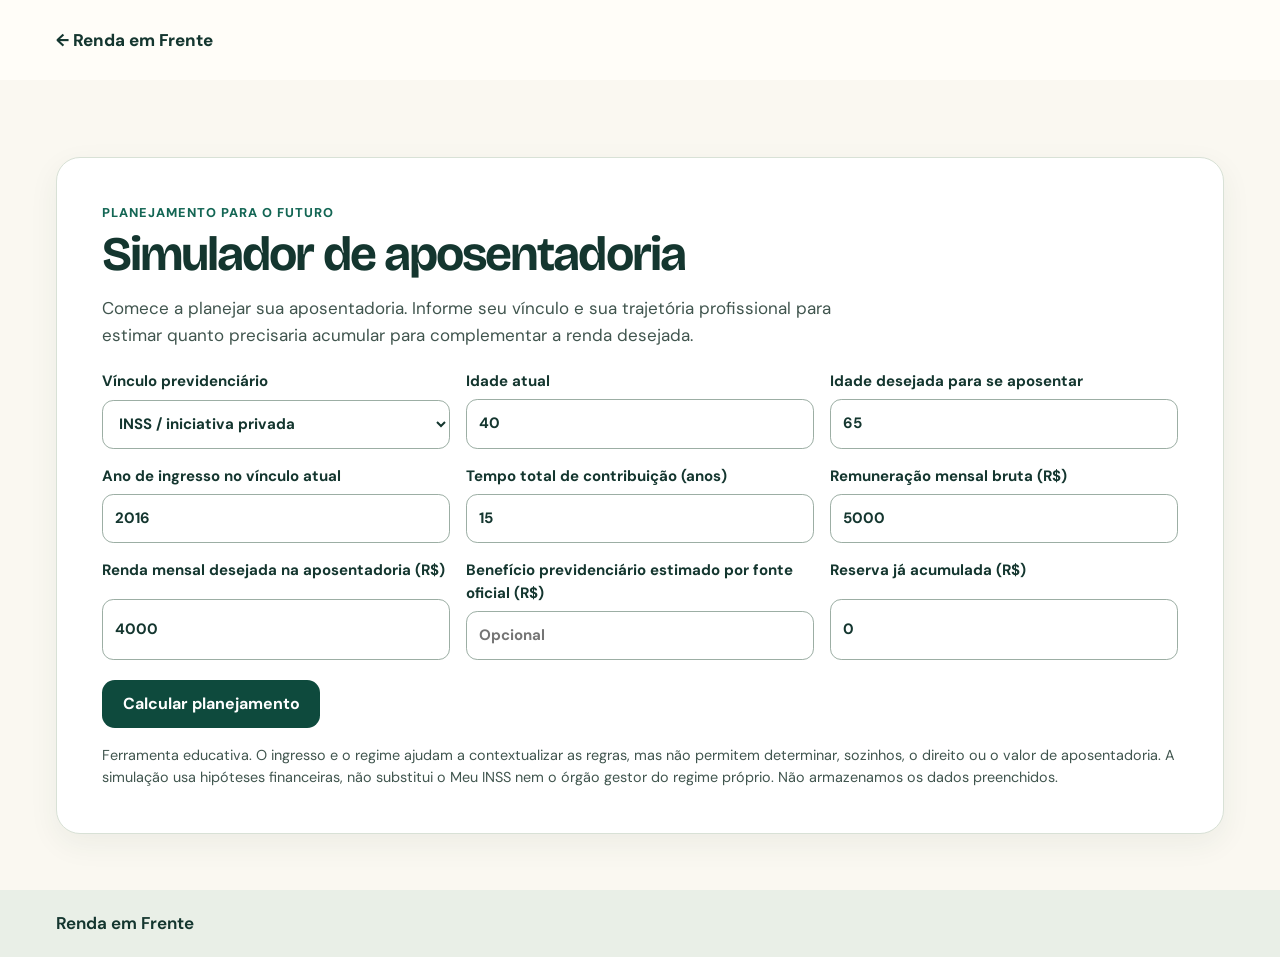
==== aposentadoria.html @ 7090b0cc "Criar página própria para o simulador de aposentadoria" ====
<!doctype html><html lang="pt-BR"><head><meta charset="utf-8"><meta name="viewport" content="width=device-width, initial-scale=1"><title>Simulador de aposentadoria | Renda em Frente</title><link href="https://fonts.googleapis.com/css2?family=Bricolage+Grotesque:wght@500;600;700;800&family=DM+Sans:wght@400;500;600;700&display=swap" rel="stylesheet"><style>
:root{color-scheme:light;--paper:#faf8f1;--ink:#14362f;--muted:#40554e;--green:#0e4a3d;--line:#d8e1d6}
*{box-sizing:border-box}
body{margin:0;background:var(--paper);color:var(--ink);font:1.0625rem/1.55 "DM Sans",system-ui,sans-serif}
a{color:inherit}
:focus-visible{outline:3px solid #b34929;outline-offset:5px}
.wrap{width:min(73rem,calc(100% - 2.5rem));margin-inline:auto}
.skip{position:absolute;top:.5rem;left:.5rem;z-index:3;padding:.65rem;background:white;transform:translateY(-170%)}
.skip:focus{transform:none}
header{background:#fffdf8}
.bar{display:flex;align-items:center;justify-content:space-between;gap:1rem;min-height:5rem}
.brand{display:inline-flex;flex:none}
.brand img{display:block;width:clamp(10.5rem,24vw,13.5rem);height:auto}
nav{display:flex;flex-wrap:wrap;gap:.25rem 1.25rem}
nav a{display:flex;align-items:center;min-height:2.75rem;text-decoration:none;font-weight:700}
nav a:hover{text-decoration:underline;text-underline-offset:.25em}
.hero{padding:clamp(2.5rem,7vw,6.25rem) 0 clamp(5rem,11vw,8rem);color:#fffdf5;background:#10483d linear-gradient(100deg,#0c3c32f5 8%,#10483de8 46%,#10483d50 100%);background-image:linear-gradient(100deg,#0c3c32f5 8%,#10483de8 46%,#10483d50 100%),url('images/hero.webp');background-size:cover;background-position:center 52%;border-end-start-radius:clamp(1.4rem,4vw,3.2rem);border-end-end-radius:clamp(1.4rem,4vw,3.2rem)}
h1,h2,p{margin:0}
h1,h2{font-family:"Bricolage Grotesque",Georgia,serif;line-height:1.02;letter-spacing:-.04em}
h1{max-width:12ch;font-size:clamp(2.75rem,7.7vw,6.1rem);font-weight:800;text-wrap:balance}
h1 span{color:#ffd17a}
.intro p{max-width:38ch;margin-top:1rem;font-size:clamp(1.08rem,2vw,1.3rem);color:#fffdf5}
.cards{position:relative;margin-top:clamp(-4.25rem,-7vw,-2.8rem);display:grid;grid-template-columns:repeat(3,minmax(0,1fr));gap:clamp(.9rem,2.5vw,1.55rem)}
.card{--tone:#136654;--tint:#e2f4e9;display:flex;flex-direction:column;min-width:0;background:white;border:1px solid var(--line);border-top:5px solid var(--tone);border-radius:1.35rem;overflow:hidden;text-decoration:none;box-shadow:0 10px 30px #203b321a;transition:box-shadow .18s,transform .18s}
.card:hover{transform:translateY(-4px);box-shadow:0 16px 36px #203b3226}
.card--business{--tone:#a64424;--tint:#ffe8d5}
.card--stocks{--tone:#294c8f;--tint:#e6edff}
.card img{display:block;width:100%;height:clamp(8rem,14vw,11.5rem);object-fit:cover;object-position:center 40%}
.card--business img{object-position:center 15%}
.card-copy{display:flex;flex:1;flex-direction:column;align-items:flex-start;gap:.65rem;padding:clamp(1rem,2.6vw,1.5rem)}
.card h2{font-size:clamp(1.45rem,2.5vw,2rem);font-weight:750}
.card p{color:var(--muted)}
.card-highlights{display:grid;justify-items:start;gap:.35rem;margin-top:auto}
.benefit{display:inline-block;padding:.35rem .7rem;border-radius:1rem;background:var(--tint);color:var(--tone);font-size:.95rem;font-weight:750}
.card-action{color:var(--tone);font-weight:750;text-decoration:underline;text-underline-offset:.2em}
main{padding-bottom:clamp(2rem,5vw,3.5rem)}
footer{background:#e9efe7;padding-block:1.25rem;font-weight:650}
@media(max-width:52rem){.bar{flex-wrap:wrap;gap:0;padding-block:.45rem}.cards{grid-template-columns:1fr;max-width:35rem}.card img{height:clamp(8rem,31vw,12rem)}.hero{background-image:linear-gradient(100deg,#0c3c32f5,#10483db0),url('images/hero.webp')}}
@media(prefers-reduced-motion:reduce){.card{transition:none}.card:hover{transform:none}}

.header-panel{display:none;margin-top:1.5rem;padding:clamp(1rem,3vw,1.5rem);background:#fff;border:1px solid var(--line);border-radius:1rem;scroll-margin-top:1rem}
.header-panel:target{display:block}
.header-panel h2{font-size:1.65rem}
.header-panel p{margin-top:.6rem;color:var(--muted)}
.header-panel form{display:grid;gap:.65rem;max-width:32rem;margin-top:1rem}
.header-panel label{display:grid;gap:.25rem;font-weight:650}
.header-panel input,.header-panel textarea,.header-panel select{width:100%;padding:.6rem;border:1px solid #71877d;border-radius:.5rem;font:inherit;background:#fff;color:var(--ink)}
.header-panel button{justify-self:start;padding:.55rem .8rem;border:0;border-radius:.5rem;background:var(--green);color:#fff;font:inherit;cursor:pointer}

.retirement{margin-top:clamp(2.5rem,6vw,5rem);padding:clamp(1.3rem,4vw,2.8rem);border:1px solid var(--line);border-radius:1.5rem;background:#fff;box-shadow:0 10px 30px #203b3210}
.retirement h2{font-size:clamp(1.8rem,4vw,3rem);margin:.5rem 0 1rem}
.retirement .eyebrow{color:#136654;font-weight:800;text-transform:uppercase;letter-spacing:.08em;font-size:.8rem}
.retirement .lead{max-width:65ch;color:var(--muted);margin-bottom:1.4rem}
.retirement-grid{display:grid;grid-template-columns:repeat(3,minmax(0,1fr));gap:1rem}
.retirement label{display:grid;gap:.35rem;font-weight:700;font-size:.94rem}
.retirement input,.retirement select{width:100%;min-width:0;padding:.75rem;border:1px solid #9caea4;border-radius:.7rem;font:inherit;color:var(--ink);background:#fff}
.retirement button{border:0;border-radius:.8rem;background:var(--green);color:white;font:700 1rem "DM Sans",sans-serif;padding:.85rem 1.3rem;margin-top:1.2rem;cursor:pointer}
.retirement-output{margin-top:1.3rem;padding:1.2rem;border-radius:1rem;background:#edf5ef}
.retirement-output[hidden]{display:none}
.retirement-output h3{margin:0 0 .5rem;font-size:1.2rem}
.retirement-output p+p{margin-top:.55rem}
.retirement-note{font-size:.9rem;color:var(--muted);margin-top:1rem}
@media(max-width:52rem){.retirement-grid{grid-template-columns:1fr}}

.card--retirement{--tone:#73522b;--tint:#f7eddb}
@media(min-width:52.01rem){.cards{grid-template-columns:repeat(4,minmax(0,1fr))}.card h2{font-size:clamp(1.25rem,2vw,1.75rem)}}
</style></head><body><header><div class="bar wrap"><a href="index.html" style="font-weight:800;text-decoration:none">← Renda em Frente</a></div></header><main><section class="retirement wrap" id="simulador-aposentadoria" aria-labelledby="retirement-title">
<p class="eyebrow">Planejamento para o futuro</p>
<h2 id="retirement-title">Simulador de aposentadoria</h2>
<p class="lead">Comece a planejar sua aposentadoria. Informe seu vínculo e sua trajetória profissional para estimar quanto precisaria acumular para complementar a renda desejada.</p>
<form id="retirement-form">
<div class="retirement-grid">
<label>Vínculo previdenciário<select name="regime" required><option value="inss">INSS / iniciativa privada</option><option value="federal">Servidor público federal</option><option value="mg">Servidor público estadual de Minas Gerais</option></select></label>
<label>Idade atual<input name="idade" type="number" min="18" max="100" value="40" required></label>
<label>Idade desejada para se aposentar<input name="idadeAlvo" type="number" min="19" max="100" value="65" required></label>
<label>Ano de ingresso no vínculo atual<input name="ingresso" type="number" min="1950" max="2026" value="2016" required></label>
<label>Tempo total de contribuição (anos)<input name="tempo" type="number" min="0" max="70" step=".5" value="15" required></label>
<label>Remuneração mensal bruta (R$)<input name="salario" type="number" min="0" step=".01" value="5000" required></label>
<label>Renda mensal desejada na aposentadoria (R$)<input name="renda" type="number" min="1" step=".01" value="4000" required></label>
<label>Benefício previdenciário estimado por fonte oficial (R$)<input name="beneficio" type="number" min="0" step=".01" placeholder="Opcional"></label>
<label>Reserva já acumulada (R$)<input name="reserva" type="number" min="0" step=".01" value="0" required></label>
</div>
<button type="submit">Calcular planejamento</button>
</form>
<div class="retirement-output" id="retirement-result" role="status" aria-live="polite" hidden></div>
<p class="retirement-note">Ferramenta educativa. O ingresso e o regime ajudam a contextualizar as regras, mas não permitem determinar, sozinhos, o direito ou o valor de aposentadoria. A simulação usa hipóteses financeiras, não substitui o Meu INSS nem o órgão gestor do regime próprio. Não armazenamos os dados preenchidos.</p>
</section>
</main><footer><div class="wrap">Renda em Frente</div></footer><script>const retirementForm=document.getElementById('retirement-form');
retirementForm.addEventListener('submit',event=>{
 event.preventDefault();
 const d=new FormData(retirementForm);
 const n=k=>Number(d.get(k));
 const idade=n('idade'),alvo=n('idadeAlvo'),anos=alvo-idade;
 const output=document.getElementById('retirement-result');
 if(anos<=0){output.hidden=false;output.textContent='A idade desejada precisa ser maior que a idade atual para esta projeção de acumulação.';return;}
 const beneficioRaw=d.get('beneficio').trim();
 const beneficio=beneficioRaw===''?null:n('beneficio');
 const renda=n('renda'),reserva=n('reserva');
 const lacuna=beneficio===null?null:Math.max(0,renda-beneficio);
 const juros=0.03/12,meses=Math.round(anos*12);
 const fator=((1+juros)**meses-1)/juros;
 const capitalInicial=reserva*(1+juros)**meses;
 const capitalAlvo=lacuna===null?null:lacuna*12/0.04;
 const aporte=capitalAlvo===null?null:Math.max(0,(capitalAlvo-capitalInicial)/fator);
 const fmt=v=>v.toLocaleString('pt-BR',{style:'currency',currency:'BRL',maximumFractionDigits:2});
 const regimes={inss:'INSS',federal:'servidor federal',mg:'servidor estadual de Minas Gerais'};
 const p=document.createElement('p');p.textContent='Vínculo informado: '+regimes[d.get('regime')]+'. Ingresso: '+n('ingresso')+'. Tempo informado: '+n('tempo')+' anos. Esses dados precisam ser avaliados conforme as regras legais e eventuais transições.';
 const title=document.createElement('h3');title.textContent='Seu planejamento complementar';
 output.replaceChildren(title,p);
 const add=t=>{const el=document.createElement('p');el.textContent=t;output.append(el)};
 if(beneficio===null){add('Para calcular a diferença entre sua renda desejada e o benefício público, informe uma estimativa obtida no Meu INSS ou no órgão previdenciário responsável. O salário atual, sozinho, não permite calcular esse benefício.');}
 else{add('Diferença mensal a complementar: '+fmt(lacuna)+'.');add('Patrimônio-alvo ilustrativo: '+fmt(capitalAlvo)+'.');add('Aporte mensal ilustrativo durante '+anos+' anos: '+fmt(aporte)+'.');}
 add('Hipóteses: retorno real constante de 3% ao ano (aproximado por 0,25% ao mês), retirada inicial de 4% do patrimônio por ano e valores em poder de compra de hoje. Não há garantia de retorno ou de sustentabilidade da retirada; taxas, impostos e riscos não estão modelados.');
 add('A idade escolhida é apenas uma meta de planejamento e não representa confirmação de elegibilidade previdenciária.');
 output.hidden=false;
});

</script></body></html>
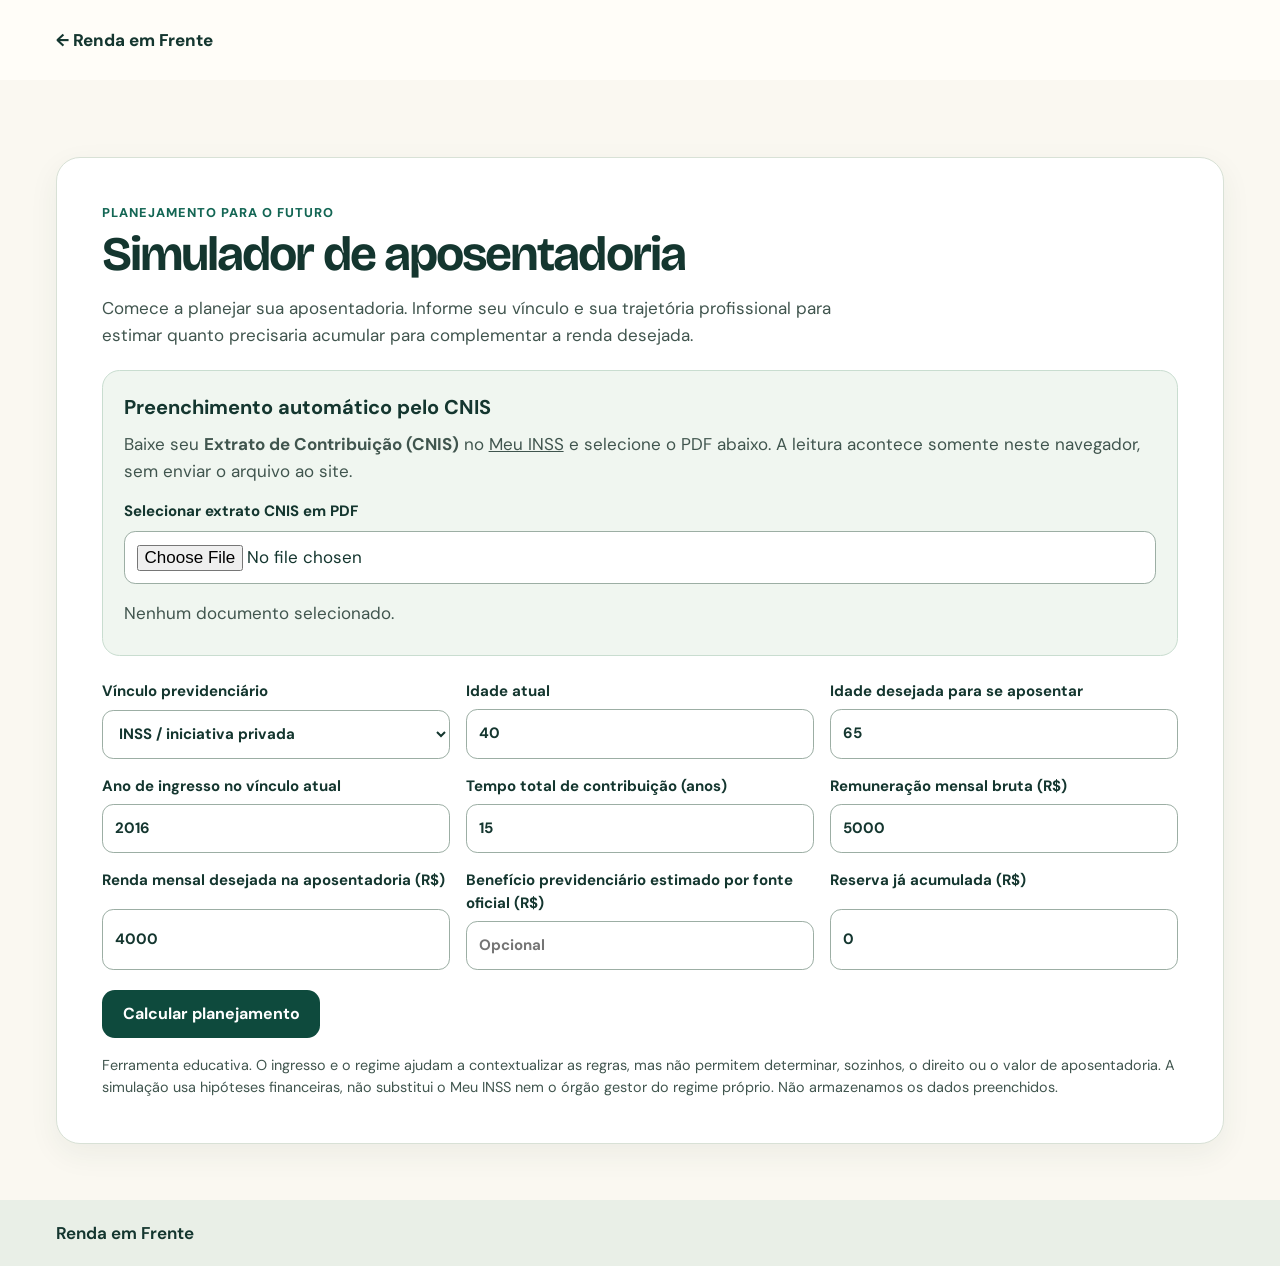
==== commit 7f581c63: "Adicionar importação local e revisável de CNIS PDF ao simulador" ====
--- a/aposentadoria.html
+++ b/aposentadoria.html
@@ -64,10 +64,12 @@
 
 .card--retirement{--tone:#73522b;--tint:#f7eddb}
 @media(min-width:52.01rem){.cards{grid-template-columns:repeat(4,minmax(0,1fr))}.card h2{font-size:clamp(1.25rem,2vw,1.75rem)}}
+.cnis-import{background:#f0f6f0;border:1px solid #c9ddd0;border-radius:1.1rem;padding:1.3rem;margin:0 0 1.5rem}.cnis-import h3{margin:0 0 .5rem;font-size:1.25rem}.cnis-import p{margin:.5rem 0;color:var(--muted)}.cnis-import input{margin:.5rem 0}.cnis-import label{font-weight:750;display:block;margin-top:1rem}.cnis-import button{margin-top:.7rem}#cnis-details{white-space:pre-line;font-weight:650;margin-top:.8rem}
 </style></head><body><header><div class="bar wrap"><a href="index.html" style="font-weight:800;text-decoration:none">← Renda em Frente</a></div></header><main><section class="retirement wrap" id="simulador-aposentadoria" aria-labelledby="retirement-title">
 <p class="eyebrow">Planejamento para o futuro</p>
 <h2 id="retirement-title">Simulador de aposentadoria</h2>
 <p class="lead">Comece a planejar sua aposentadoria. Informe seu vínculo e sua trajetória profissional para estimar quanto precisaria acumular para complementar a renda desejada.</p>
+<div class="cnis-import"><h3>Preenchimento automático pelo CNIS</h3><p>Baixe seu <strong>Extrato de Contribuição (CNIS)</strong> no <a href="https://meu.inss.gov.br/" target="_blank" rel="noopener noreferrer">Meu INSS</a> e selecione o PDF abaixo. A leitura acontece somente neste navegador, sem enviar o arquivo ao site.</p><label for="cnis-file">Selecionar extrato CNIS em PDF</label><input id="cnis-file" type="file" accept=".pdf,application/pdf" aria-describedby="cnis-status"><p id="cnis-status" role="status" aria-live="polite">Nenhum documento selecionado.</p><div id="cnis-review" hidden><p><strong>Confira os dados extraídos antes de calcular.</strong> O CNIS pode conter vínculos simultâneos, lacunas, indicadores e contribuições pendentes de validação.</p><div id="cnis-details"></div><button type="button" id="cnis-apply">Usar dados identificados</button></div></div>
 <form id="retirement-form">
 <div class="retirement-grid">
 <label>Vínculo previdenciário<select name="regime" required><option value="inss">INSS / iniciativa privada</option><option value="federal">Servidor público federal</option><option value="mg">Servidor público estadual de Minas Gerais</option></select></label>
@@ -85,7 +87,62 @@
 <div class="retirement-output" id="retirement-result" role="status" aria-live="polite" hidden></div>
 <p class="retirement-note">Ferramenta educativa. O ingresso e o regime ajudam a contextualizar as regras, mas não permitem determinar, sozinhos, o direito ou o valor de aposentadoria. A simulação usa hipóteses financeiras, não substitui o Meu INSS nem o órgão gestor do regime próprio. Não armazenamos os dados preenchidos.</p>
 </section>
-</main><footer><div class="wrap">Renda em Frente</div></footer><script>const retirementForm=document.getElementById('retirement-form');
+</main><footer><div class="wrap">Renda em Frente</div></footer><script>
+// O documento é interpretado localmente. Dados ambíguos nunca são preenchidos automaticamente.
+const cnisFile=document.getElementById('cnis-file'),cnisStatus=document.getElementById('cnis-status'),cnisReview=document.getElementById('cnis-review'),cnisDetails=document.getElementById('cnis-details');
+let cnisCandidate=null;
+cnisFile.addEventListener('change',async()=>{
+ cnisCandidate=null;cnisReview.hidden=true;const file=cnisFile.files[0];if(!file)return;
+ if(file.size>12*1024*1024||!(/\\.pdf$/i.test(file.name))){cnisStatus.textContent='Escolha um PDF de até 12 MB.';return;}
+ cnisStatus.textContent='Lendo PDF localmente...';
+ try{
+  const pdfjs=await import('https://cdnjs.cloudflare.com/ajax/libs/pdf.js/4.10.38/pdf.min.mjs');
+  pdfjs.GlobalWorkerOptions.workerSrc='https://cdnjs.cloudflare.com/ajax/libs/pdf.js/4.10.38/pdf.worker.min.mjs';
+  const pdf=await pdfjs.getDocument({data:new Uint8Array(await file.arrayBuffer())}).promise;
+  if(pdf.numPages>80)throw Error('Documento muito longo para esta ferramenta.');
+  const lines=[];
+  for(let i=1;i<=pdf.numPages;i++){
+   const page=await pdf.getPage(i),items=(await page.getTextContent()).items;
+   const groups=new Map();
+   for(const item of items){if(!item.str?.trim())continue;const y=Math.round(item.transform[5]/3)*3;const a=groups.get(y)||[];a.push({x:item.transform[4],text:item.str});groups.set(y,a);}
+   for(const y of [...groups.keys()].sort((a,b)=>b-a))lines.push(groups.get(y).sort((a,b)=>a.x-b.x).map(t=>t.text).join(' '));
+  }
+  const raw=lines.join('\\n');
+  if(!/CNIS|Cadastro Nacional de Informações Sociais|Extrato Previdenciário/i.test(raw))throw Error('Não foi possível confirmar que o arquivo é um extrato CNIS.');
+  // A data de nascimento é usada apenas quando explicitamente rotulada no documento.
+  const birth=raw.match(/Data\\s+de\\s+Nascimento\\s*:?\\s*(\\d{2}\\/\\d{2}\\/\\d{4})/i);
+  const toDate=t=>{const [d,m,y]=t.split('/').map(Number);const v=new Date(y,m-1,d);return v.getFullYear()===y&&v.getMonth()===m-1&&v.getDate()===d?v:null};
+  const dob=birth?toDate(birth[1]):null;
+  const today=new Date();const age=dob?today.getFullYear()-dob.getFullYear()-(today.getMonth()<dob.getMonth()||(today.getMonth()===dob.getMonth()&&today.getDate()<dob.getDate())?1:0):null;
+  // Identifica somente intervalos de vínculo claramente rotulados. Não soma períodos simultâneos.
+  const intervals=[];
+  for(const line of lines){
+   const dates=[...line.matchAll(/\\b(\\d{2}\\/\\d{2}\\/\\d{4})\\b/g)].map(m=>m[1]);
+   if(!/in[ií]cio|fim|v[ií]nculo|admiss[aã]o|desligamento/i.test(line)||dates.length<2)continue;
+   const a=toDate(dates[0]),b=toDate(dates[1]);if(a&&b&&a<=b&&b<=today)intervals.push([a,b]);
+  }
+  intervals.sort((a,b)=>a[0]-b[0]);const merged=[];
+  for(const [a,b] of intervals){const last=merged[merged.length-1];if(last&&a<=new Date(last[1].getTime()+86400000)){if(b>last[1])last[1]=b;}else merged.push([a,b]);}
+  const days=merged.reduce((sum,[a,b])=>sum+Math.round((b-a)/86400000)+1,0);
+  const years=days/365.2425;
+  cnisCandidate={age,years:merged.length?years:null,first:merged.length?merged[0][0].getFullYear():null};
+  const msgs=[];if(age!==null&&age>=18&&age<=100)msgs.push('Idade identificada: '+age+' anos.');
+  if(merged.length)msgs.push('Períodos identificados: '+merged.length+'; duração aproximada sem sobreposição: '+years.toFixed(1)+' anos (sujeita a conferência).');
+  if(!msgs.length)msgs.push('Não foi possível extrair idade ou períodos com confiança. Você pode continuar manualmente.');
+  msgs.push('Não é possível obter o valor oficial da aposentadoria somente a partir deste arquivo.');
+  cnisDetails.textContent=msgs.join('\\n');cnisReview.hidden=false;cnisStatus.textContent='Leitura concluída. Revise as informações antes de aplicá-las.';
+ }catch(e){cnisStatus.textContent='Não foi possível ler o documento: '+e.message+' Use um PDF com texto selecionável ou preencha manualmente.';}
+});
+document.getElementById('cnis-apply').addEventListener('click',()=>{
+ if(!cnisCandidate)return;
+ const form=document.getElementById('retirement-form');
+ if(cnisCandidate.age!==null&&cnisCandidate.age>=18&&cnisCandidate.age<=100)form.elements.idade.value=cnisCandidate.age;
+ if(cnisCandidate.years!==null)form.elements.tempo.value=cnisCandidate.years.toFixed(1);
+ // Ano de ingresso no vínculo atual não equivale ao primeiro vínculo do CNIS.
+ cnisStatus.textContent='Dados identificados aplicados. Confira os campos e complete os que faltam.';
+ form.scrollIntoView({behavior:'smooth',block:'start'});
+});
+const retirementForm=document.getElementById('retirement-form');
 retirementForm.addEventListener('submit',event=>{
  event.preventDefault();
  const d=new FormData(retirementForm);
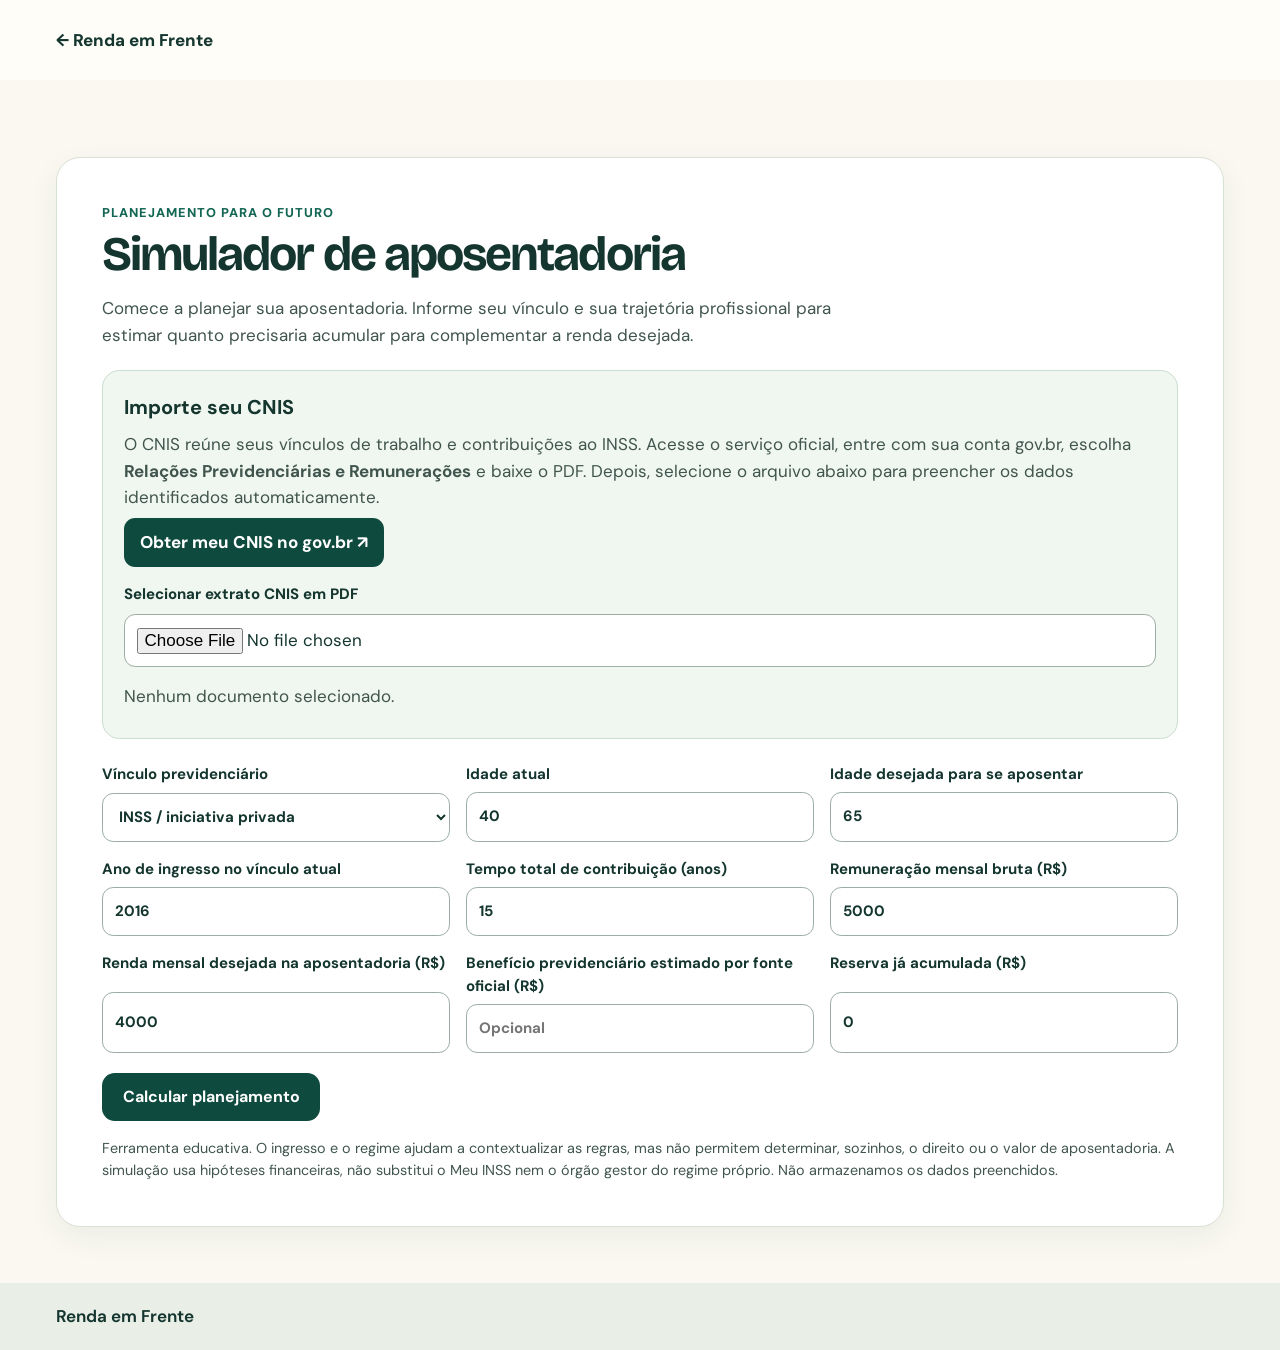
==== commit 891bd99f: "Adicionar instruções curtas e link oficial direto ao serviço CNIS" ====
--- a/aposentadoria.html
+++ b/aposentadoria.html
@@ -65,11 +65,12 @@
 .card--retirement{--tone:#73522b;--tint:#f7eddb}
 @media(min-width:52.01rem){.cards{grid-template-columns:repeat(4,minmax(0,1fr))}.card h2{font-size:clamp(1.25rem,2vw,1.75rem)}}
 .cnis-import{background:#f0f6f0;border:1px solid #c9ddd0;border-radius:1.1rem;padding:1.3rem;margin:0 0 1.5rem}.cnis-import h3{margin:0 0 .5rem;font-size:1.25rem}.cnis-import p{margin:.5rem 0;color:var(--muted)}.cnis-import input{margin:.5rem 0}.cnis-import label{font-weight:750;display:block;margin-top:1rem}.cnis-import button{margin-top:.7rem}#cnis-details{white-space:pre-line;font-weight:650;margin-top:.8rem}
+.cnis-link{display:inline-block;background:#0e4a3d;color:#fff;padding:.7rem 1rem;border-radius:.7rem;font-weight:750;text-decoration:none}.cnis-link:hover{background:#176957}
 </style></head><body><header><div class="bar wrap"><a href="index.html" style="font-weight:800;text-decoration:none">← Renda em Frente</a></div></header><main><section class="retirement wrap" id="simulador-aposentadoria" aria-labelledby="retirement-title">
 <p class="eyebrow">Planejamento para o futuro</p>
 <h2 id="retirement-title">Simulador de aposentadoria</h2>
 <p class="lead">Comece a planejar sua aposentadoria. Informe seu vínculo e sua trajetória profissional para estimar quanto precisaria acumular para complementar a renda desejada.</p>
-<div class="cnis-import"><h3>Preenchimento automático pelo CNIS</h3><p>Baixe seu <strong>Extrato de Contribuição (CNIS)</strong> no <a href="https://meu.inss.gov.br/" target="_blank" rel="noopener noreferrer">Meu INSS</a> e selecione o PDF abaixo. A leitura acontece somente neste navegador, sem enviar o arquivo ao site.</p><label for="cnis-file">Selecionar extrato CNIS em PDF</label><input id="cnis-file" type="file" accept=".pdf,application/pdf" aria-describedby="cnis-status"><p id="cnis-status" role="status" aria-live="polite">Nenhum documento selecionado.</p><div id="cnis-review" hidden><p><strong>Confira os dados extraídos antes de calcular.</strong> O CNIS pode conter vínculos simultâneos, lacunas, indicadores e contribuições pendentes de validação.</p><div id="cnis-details"></div><button type="button" id="cnis-apply">Usar dados identificados</button></div></div>
+<div class="cnis-import"><h3>Importe seu CNIS</h3><p>O CNIS reúne seus vínculos de trabalho e contribuições ao INSS. Acesse o serviço oficial, entre com sua conta gov.br, escolha <strong>Relações Previdenciárias e Remunerações</strong> e baixe o PDF. Depois, selecione o arquivo abaixo para preencher os dados identificados automaticamente.</p><p><a class="cnis-link" href="https://www.gov.br/pt-br/servicos/emitir-extrato-de-contribuicao-cnis" target="_blank" rel="noopener noreferrer">Obter meu CNIS no gov.br ↗</a></p><label for="cnis-file">Selecionar extrato CNIS em PDF</label><input id="cnis-file" type="file" accept=".pdf,application/pdf" aria-describedby="cnis-status"><p id="cnis-status" role="status" aria-live="polite">Nenhum documento selecionado.</p><div id="cnis-review" hidden><p><strong>Confira os dados extraídos antes de calcular.</strong> O CNIS pode conter vínculos simultâneos, lacunas, indicadores e contribuições pendentes de validação.</p><div id="cnis-details"></div><button type="button" id="cnis-apply">Usar dados identificados</button></div></div>
 <form id="retirement-form">
 <div class="retirement-grid">
 <label>Vínculo previdenciário<select name="regime" required><option value="inss">INSS / iniciativa privada</option><option value="federal">Servidor público federal</option><option value="mg">Servidor público estadual de Minas Gerais</option></select></label>
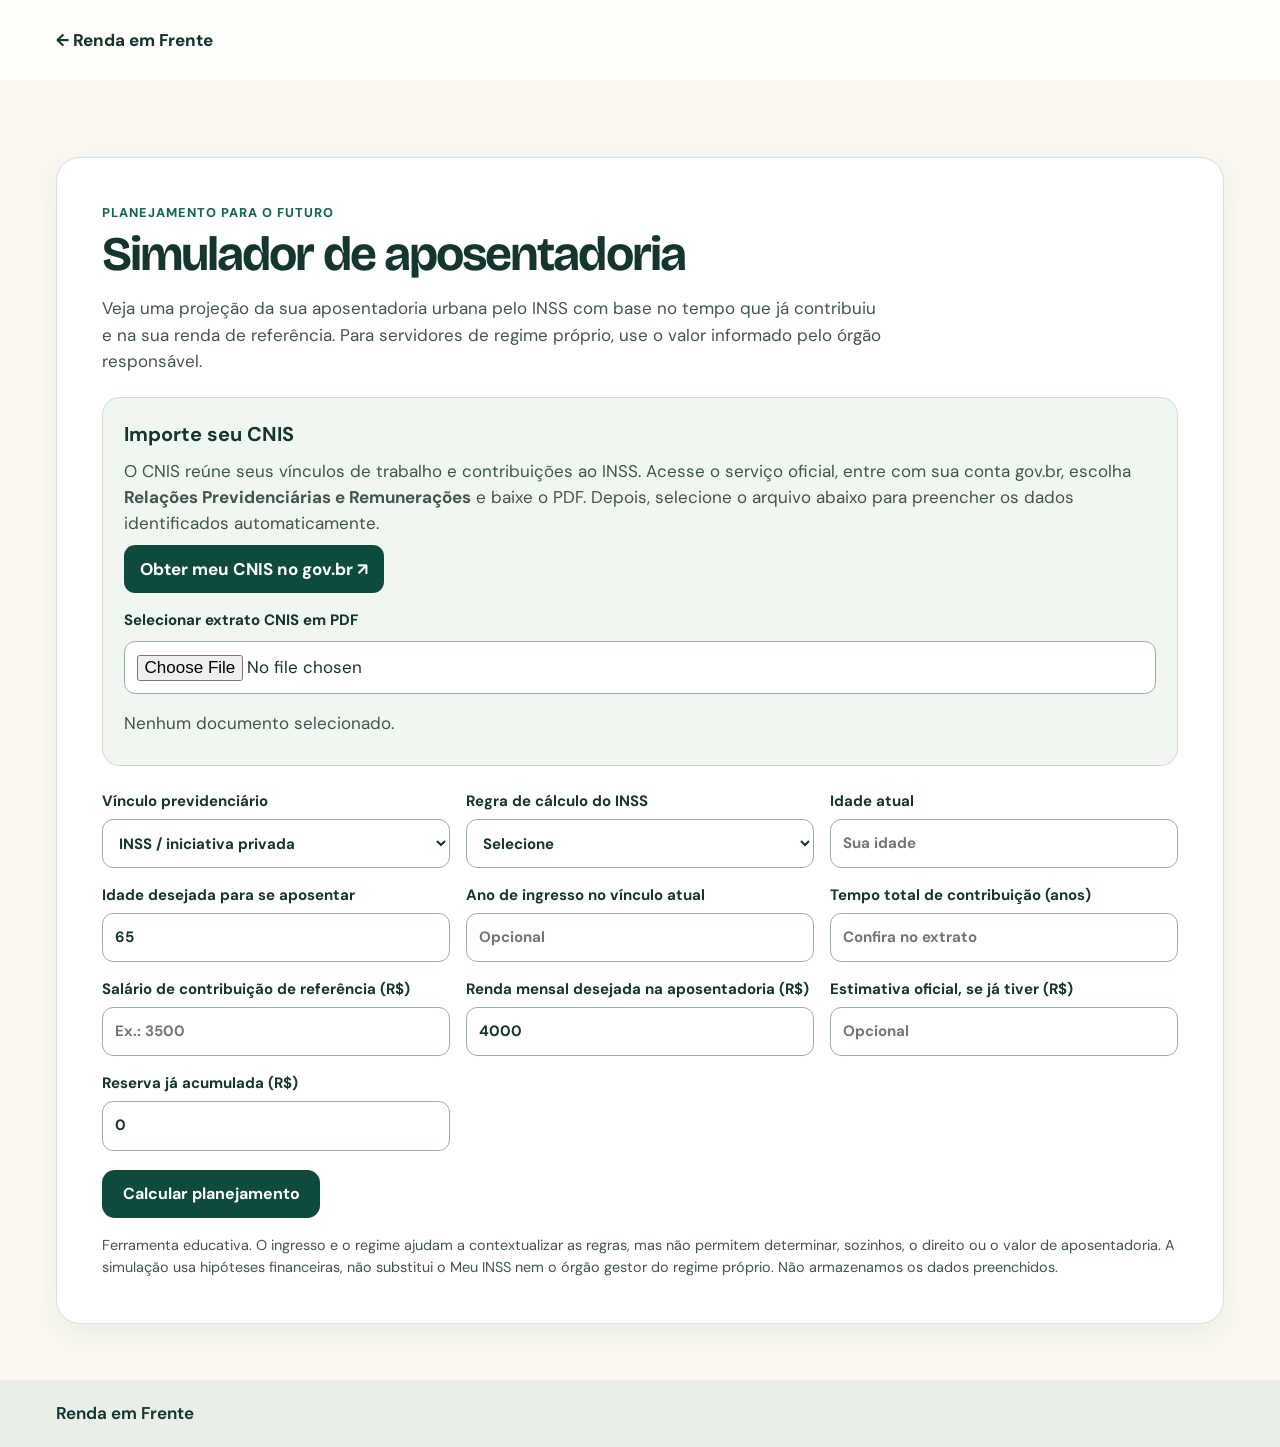
==== commit ec58edeb: "Exibe projeção de aposentadoria urbana do INSS e revisa a leitura do CNIS" ====
--- a/aposentadoria.html
+++ b/aposentadoria.html
@@ -66,21 +66,23 @@
 @media(min-width:52.01rem){.cards{grid-template-columns:repeat(4,minmax(0,1fr))}.card h2{font-size:clamp(1.25rem,2vw,1.75rem)}}
 .cnis-import{background:#f0f6f0;border:1px solid #c9ddd0;border-radius:1.1rem;padding:1.3rem;margin:0 0 1.5rem}.cnis-import h3{margin:0 0 .5rem;font-size:1.25rem}.cnis-import p{margin:.5rem 0;color:var(--muted)}.cnis-import input{margin:.5rem 0}.cnis-import label{font-weight:750;display:block;margin-top:1rem}.cnis-import button{margin-top:.7rem}#cnis-details{white-space:pre-line;font-weight:650;margin-top:.8rem}
 .cnis-link{display:inline-block;background:#0e4a3d;color:#fff;padding:.7rem 1rem;border-radius:.7rem;font-weight:750;text-decoration:none}.cnis-link:hover{background:#176957}
-</style></head><body><header><div class="bar wrap"><a href="index.html" style="font-weight:800;text-decoration:none">← Renda em Frente</a></div></header><main><section class="retirement wrap" id="simulador-aposentadoria" aria-labelledby="retirement-title">
+[hidden]{display:none!important}</style></head><body><header><div class="bar wrap"><a href="index.html" style="font-weight:800;text-decoration:none">← Renda em Frente</a></div></header><main><section class="retirement wrap" id="simulador-aposentadoria" aria-labelledby="retirement-title">
 <p class="eyebrow">Planejamento para o futuro</p>
 <h2 id="retirement-title">Simulador de aposentadoria</h2>
-<p class="lead">Comece a planejar sua aposentadoria. Informe seu vínculo e sua trajetória profissional para estimar quanto precisaria acumular para complementar a renda desejada.</p>
+<p class="lead">Veja uma projeção da sua aposentadoria urbana pelo INSS com base no tempo que já contribuiu e na sua renda de referência. Para servidores de regime próprio, use o valor informado pelo órgão responsável.</p>
 <div class="cnis-import"><h3>Importe seu CNIS</h3><p>O CNIS reúne seus vínculos de trabalho e contribuições ao INSS. Acesse o serviço oficial, entre com sua conta gov.br, escolha <strong>Relações Previdenciárias e Remunerações</strong> e baixe o PDF. Depois, selecione o arquivo abaixo para preencher os dados identificados automaticamente.</p><p><a class="cnis-link" href="https://www.gov.br/pt-br/servicos/emitir-extrato-de-contribuicao-cnis" target="_blank" rel="noopener noreferrer">Obter meu CNIS no gov.br ↗</a></p><label for="cnis-file">Selecionar extrato CNIS em PDF</label><input id="cnis-file" type="file" accept=".pdf,application/pdf" aria-describedby="cnis-status"><p id="cnis-status" role="status" aria-live="polite">Nenhum documento selecionado.</p><div id="cnis-review" hidden><p><strong>Confira os dados extraídos antes de calcular.</strong> O CNIS pode conter vínculos simultâneos, lacunas, indicadores e contribuições pendentes de validação.</p><div id="cnis-details"></div><button type="button" id="cnis-apply">Usar dados identificados</button></div></div>
 <form id="retirement-form">
 <div class="retirement-grid">
 <label>Vínculo previdenciário<select name="regime" required><option value="inss">INSS / iniciativa privada</option><option value="federal">Servidor público federal</option><option value="mg">Servidor público estadual de Minas Gerais</option></select></label>
-<label>Idade atual<input name="idade" type="number" min="18" max="100" value="40" required></label>
+<label id="regra-inss">Regra de cálculo do INSS<select name="sexo"><option value="">Selecione</option><option value="mulher">Mulher</option><option value="homem">Homem</option></select></label>
+<label id="filiacao-inss">Primeira contribuição ao INSS<select name="filiacao"><option value="">Não sei</option><option value="antes">Antes de 13/11/2019</option><option value="depois">A partir de 13/11/2019</option></select></label>
+<label>Idade atual<input name="idade" type="number" min="18" max="100" placeholder="Sua idade" required></label>
 <label>Idade desejada para se aposentar<input name="idadeAlvo" type="number" min="19" max="100" value="65" required></label>
-<label>Ano de ingresso no vínculo atual<input name="ingresso" type="number" min="1950" max="2026" value="2016" required></label>
-<label>Tempo total de contribuição (anos)<input name="tempo" type="number" min="0" max="70" step=".5" value="15" required></label>
-<label>Remuneração mensal bruta (R$)<input name="salario" type="number" min="0" step=".01" value="5000" required></label>
+<label>Ano de ingresso no vínculo atual<input name="ingresso" type="number" min="1950" max="2026" placeholder="Opcional"></label>
+<label>Tempo total de contribuição (anos)<input name="tempo" type="number" min="0" max="70" step=".1" placeholder="Confira no extrato" required></label>
+<label>Salário de contribuição de referência (R$)<input name="salario" type="number" min="0" step=".01" placeholder="Ex.: 3500"></label>
 <label>Renda mensal desejada na aposentadoria (R$)<input name="renda" type="number" min="1" step=".01" value="4000" required></label>
-<label>Benefício previdenciário estimado por fonte oficial (R$)<input name="beneficio" type="number" min="0" step=".01" placeholder="Opcional"></label>
+<label>Estimativa oficial, se já tiver (R$)<input name="beneficio" type="number" min="0" step=".01" placeholder="Opcional"></label>
 <label>Reserva já acumulada (R$)<input name="reserva" type="number" min="0" step=".01" value="0" required></label>
 </div>
 <button type="submit">Calcular planejamento</button>
@@ -92,9 +94,13 @@
 // O documento é interpretado localmente. Dados ambíguos nunca são preenchidos automaticamente.
 const cnisFile=document.getElementById('cnis-file'),cnisStatus=document.getElementById('cnis-status'),cnisReview=document.getElementById('cnis-review'),cnisDetails=document.getElementById('cnis-details');
 let cnisCandidate=null;
+let leitura=0;
+const camposImportados=new Map();
 cnisFile.addEventListener('change',async()=>{
- cnisCandidate=null;cnisReview.hidden=true;const file=cnisFile.files[0];if(!file)return;
- if(file.size>12*1024*1024||!(/\\.pdf$/i.test(file.name))){cnisStatus.textContent='Escolha um PDF de até 12 MB.';return;}
+ for(const [field,value] of camposImportados){if(field.value===value)field.value='';}
+ camposImportados.clear();
+ const versao=++leitura;cnisCandidate=null;cnisReview.hidden=true;const file=cnisFile.files[0];if(!file){cnisStatus.textContent='Nenhum documento selecionado.';return;}
+ if(file.size>12*1024*1024||!(/\.pdf$/i.test(file.name))){cnisStatus.textContent='Escolha um PDF de até 12 MB.';return;}
  cnisStatus.textContent='Lendo PDF localmente...';
  try{
   const pdfjs=await import('https://cdnjs.cloudflare.com/ajax/libs/pdf.js/4.10.38/pdf.min.mjs');
@@ -108,17 +114,19 @@
    for(const item of items){if(!item.str?.trim())continue;const y=Math.round(item.transform[5]/3)*3;const a=groups.get(y)||[];a.push({x:item.transform[4],text:item.str});groups.set(y,a);}
    for(const y of [...groups.keys()].sort((a,b)=>b-a))lines.push(groups.get(y).sort((a,b)=>a.x-b.x).map(t=>t.text).join(' '));
   }
-  const raw=lines.join('\\n');
+  if(versao!==leitura)return;
+  if (!lines.length) throw Error('O PDF está sem texto selecionável. Para importar, use o PDF original baixado do Meu INSS.');
+  const raw=lines.join('\n');
   if(!/CNIS|Cadastro Nacional de Informações Sociais|Extrato Previdenciário/i.test(raw))throw Error('Não foi possível confirmar que o arquivo é um extrato CNIS.');
   // A data de nascimento é usada apenas quando explicitamente rotulada no documento.
-  const birth=raw.match(/Data\\s+de\\s+Nascimento\\s*:?\\s*(\\d{2}\\/\\d{2}\\/\\d{4})/i);
+  const birth=raw.match(/Data\s+de\s+Nascimento\s*:?\s*(\d{2}\/\d{2}\/\d{4})/i);
   const toDate=t=>{const [d,m,y]=t.split('/').map(Number);const v=new Date(y,m-1,d);return v.getFullYear()===y&&v.getMonth()===m-1&&v.getDate()===d?v:null};
   const dob=birth?toDate(birth[1]):null;
   const today=new Date();const age=dob?today.getFullYear()-dob.getFullYear()-(today.getMonth()<dob.getMonth()||(today.getMonth()===dob.getMonth()&&today.getDate()<dob.getDate())?1:0):null;
   // Identifica somente intervalos de vínculo claramente rotulados. Não soma períodos simultâneos.
   const intervals=[];
   for(const line of lines){
-   const dates=[...line.matchAll(/\\b(\\d{2}\\/\\d{2}\\/\\d{4})\\b/g)].map(m=>m[1]);
+   const dates=[...line.matchAll(/\b(\d{2}\/\d{2}\/\d{4})\b/g)].map(m=>m[1]);
    if(!/in[ií]cio|fim|v[ií]nculo|admiss[aã]o|desligamento/i.test(line)||dates.length<2)continue;
    const a=toDate(dates[0]),b=toDate(dates[1]);if(a&&b&&a<=b&&b<=today)intervals.push([a,b]);
   }
@@ -126,33 +134,83 @@
   for(const [a,b] of intervals){const last=merged[merged.length-1];if(last&&a<=new Date(last[1].getTime()+86400000)){if(b>last[1])last[1]=b;}else merged.push([a,b]);}
   const days=merged.reduce((sum,[a,b])=>sum+Math.round((b-a)/86400000)+1,0);
   const years=days/365.2425;
-  cnisCandidate={age,years:merged.length?years:null,first:merged.length?merged[0][0].getFullYear():null};
-  const msgs=[];if(age!==null&&age>=18&&age<=100)msgs.push('Idade identificada: '+age+' anos.');
-  if(merged.length)msgs.push('Períodos identificados: '+merged.length+'; duração aproximada sem sobreposição: '+years.toFixed(1)+' anos (sujeita a conferência).');
-  if(!msgs.length)msgs.push('Não foi possível extrair idade ou períodos com confiança. Você pode continuar manualmente.');
-  msgs.push('Não é possível obter o valor oficial da aposentadoria somente a partir deste arquivo.');
-  cnisDetails.textContent=msgs.join('\\n');cnisReview.hidden=false;cnisStatus.textContent='Leitura concluída. Revise as informações antes de aplicá-las.';
- }catch(e){cnisStatus.textContent='Não foi possível ler o documento: '+e.message+' Use um PDF com texto selecionável ou preencha manualmente.';}
+  // Reconhece colunas de competência e remuneração. Ignora tabelas com outras bases.
+  const months=new Map();
+  let remunerationTable=false;
+  let ambiguous=false;
+  for(const line of lines){
+   if(/competência/i.test(line)){
+    remunerationTable=/remuneraç[ãa]o/i.test(line) && !/sal[aá]rio de contribui|valor da contribui/i.test(line);
+    continue;
+   }
+   if(/relações previdenciárias|origem do vínculo|benefício|recolhimentos|indicadores:|legenda de/i.test(line)) remunerationTable=false;
+   if(!remunerationTable) continue;
+   for(const m of line.matchAll(/(?:^|\s)(0[1-9]|1[0-2])\/(\d{4})\s+(?:R\$\s*)?((?:\d{1,3}(?:\.\d{3})+|\d+),\d{2})(?=\s|$)/g)){
+    const year=Number(m[2]),month=Number(m[1]);
+    if(year<1900 || new Date(year,month-1,1)>today) continue;
+    const key=year*12+month-1;
+    const amount=Number(m[3].replaceAll('.','').replace(',','.'));
+    if(!amount)continue;
+    if(months.has(key)) ambiguous=true;
+    months.set(key,amount);
+   }
+  }
+  const latest=months.size?Math.max(...months.keys()):null;
+  const recent=latest!==null && today.getFullYear()*12+today.getMonth()-latest<=12;
+  const salary=recent&&!ambiguous?months.get(latest):null;
+  const duration=months.size?months.size/12:(merged.length?years:null);
+  cnisCandidate={age,years:duration,salary};
+  const msgs=[];
+  if(age!==null&&age>=18&&age<=100)msgs.push('Idade identificada: '+age+' anos.');
+  if(months.size)msgs.push('Meses distintos com remuneração identificada: '+months.size+'. Isso pode ser só parte do CNIS. Confira lacunas, vínculos e indicadores.');
+  else if(merged.length)msgs.push('Duração aproximada dos períodos legíveis: '+Math.round(days)+' dias. Confira se correspondem a todo o seu histórico.');
+  if(salary!==null)msgs.push('Última remuneração legível ('+String(latest%12+1).padStart(2,'0')+'/'+Math.floor(latest/12)+'): '+salary.toLocaleString('pt-BR',{style:'currency',currency:'BRL'})+'. Confira se representa sua renda de contribuição.');
+  else msgs.push('Preencha o salário de contribuição de referência. Não foi identificada uma remuneração recente e inequívoca.');
+  if(duration===null)msgs.push('O tempo total precisa ser preenchido manualmente.');
+  msgs.push('Somente os dados identificados serão aplicados. Revise antes de calcular.');
+  cnisDetails.textContent=msgs.join('\n');cnisReview.hidden=false;cnisStatus.textContent='Leitura concluída. Revise as informações antes de aplicá-las.';
+ }catch(e){if(versao!==leitura)return;cnisStatus.textContent='Não foi possível ler o documento: '+e.message+' Use um PDF com texto selecionável ou preencha manualmente.';}
 });
 document.getElementById('cnis-apply').addEventListener('click',()=>{
  if(!cnisCandidate)return;
  const form=document.getElementById('retirement-form');
- if(cnisCandidate.age!==null&&cnisCandidate.age>=18&&cnisCandidate.age<=100)form.elements.idade.value=cnisCandidate.age;
- if(cnisCandidate.years!==null)form.elements.tempo.value=cnisCandidate.years.toFixed(1);
+ const aplicar=(field,value)=>{field.value=value;camposImportados.set(field,String(value));};
+ if(cnisCandidate.age!==null&&cnisCandidate.age>=18&&cnisCandidate.age<=100)aplicar(form.elements.idade,cnisCandidate.age);
+ if(cnisCandidate.salary!=null)aplicar(form.elements.salario,cnisCandidate.salary.toFixed(2));
+ if(cnisCandidate.years!==null)aplicar(form.elements.tempo,cnisCandidate.years.toFixed(1));
  // Ano de ingresso no vínculo atual não equivale ao primeiro vínculo do CNIS.
  cnisStatus.textContent='Dados identificados aplicados. Confira os campos e complete os que faltam.';
  form.scrollIntoView({behavior:'smooth',block:'start'});
 });
 const retirementForm=document.getElementById('retirement-form');
+const ruleField=document.getElementById('regra-inss');
+function updateRuleField(){ruleField.hidden=retirementForm.elements.regime.value!=='inss';document.getElementById('filiacao-inss').hidden=ruleField.hidden||retirementForm.elements.sexo.value!=='homem';}
+retirementForm.elements.regime.addEventListener('change',updateRuleField);
+retirementForm.elements.sexo.addEventListener('change',updateRuleField);
+updateRuleField();
 retirementForm.addEventListener('submit',event=>{
  event.preventDefault();
  const d=new FormData(retirementForm);
  const n=k=>Number(d.get(k));
  const idade=n('idade'),alvo=n('idadeAlvo'),anos=alvo-idade;
  const output=document.getElementById('retirement-result');
- if(anos<=0){output.hidden=false;output.textContent='A idade desejada precisa ser maior que a idade atual para esta projeção de acumulação.';return;}
+ if(anos<0){output.hidden=false;output.textContent='A idade desejada não pode ser menor que a idade atual para esta projeção de acumulação.';return;}
  const beneficioRaw=d.get('beneficio').trim();
- const beneficio=beneficioRaw===''?null:n('beneficio');
+ const inss=d.get('regime')==='inss';
+ const tempo=n('tempo'),salario=n('salario'),mulher=d.get('sexo')==='mulher';
+ const automatico=inss && beneficioRaw==='';
+ const avisar=msg=>{output.hidden=false;output.textContent=msg;output.scrollIntoView({block:'nearest'});};
+ if(automatico && !d.get('sexo'))return avisar('Selecione a regra de cálculo do INSS (mulher ou homem) e calcule novamente.');
+ if(automatico && salario<=0)return avisar('Informe um salário de contribuição de referência para estimar seu benefício.');
+ const idadeMin=mulher?62:65;
+ const baseAnos=mulher?15:20;
+ const teto=8475.55,piso=1621;
+ const estimar=t=>Math.min(teto,Math.max(piso,Math.min(salario,teto)*(.60+.02*Math.max(0,Math.floor(t)-baseAnos))));
+ const tempoDescrito=tempo<1?'aproximadamente '+Math.round(tempo*12)+' mês(es)':tempo.toLocaleString('pt-BR')+' ano(s)';
+ const tempoAlvo=tempo+anos;
+ const minimoGarantido=mulher||d.get('filiacao')==='antes'?15:20;
+ const atingiu=(a,t)=>a>=idadeMin && t>=minimoGarantido;
+ const beneficio=beneficioRaw!==''?n('beneficio'):(automatico && atingiu(alvo,tempoAlvo)?estimar(tempoAlvo):null);
  const renda=n('renda'),reserva=n('reserva');
  const lacuna=beneficio===null?null:Math.max(0,renda-beneficio);
  const juros=0.03/12,meses=Math.round(anos*12);
@@ -162,15 +220,33 @@
  const aporte=capitalAlvo===null?null:Math.max(0,(capitalAlvo-capitalInicial)/fator);
  const fmt=v=>v.toLocaleString('pt-BR',{style:'currency',currency:'BRL',maximumFractionDigits:2});
  const regimes={inss:'INSS',federal:'servidor federal',mg:'servidor estadual de Minas Gerais'};
- const p=document.createElement('p');p.textContent='Vínculo informado: '+regimes[d.get('regime')]+'. Ingresso: '+n('ingresso')+'. Tempo informado: '+n('tempo')+' anos. Esses dados precisam ser avaliados conforme as regras legais e eventuais transições.';
- const title=document.createElement('h3');title.textContent='Seu planejamento complementar';
- output.replaceChildren(title,p);
+ const title=document.createElement('h3');
+ title.textContent=automatico?'Sua estimativa de aposentadoria pelo INSS':'Seu planejamento complementar';
+ output.replaceChildren(title);
  const add=t=>{const el=document.createElement('p');el.textContent=t;output.append(el)};
- if(beneficio===null){add('Para calcular a diferença entre sua renda desejada e o benefício público, informe uma estimativa obtida no Meu INSS ou no órgão previdenciário responsável. O salário atual, sozinho, não permite calcular esse benefício.');}
- else{add('Diferença mensal a complementar: '+fmt(lacuna)+'.');add('Patrimônio-alvo ilustrativo: '+fmt(capitalAlvo)+'.');add('Aporte mensal ilustrativo durante '+anos+' anos: '+fmt(aporte)+'.');}
+ if(automatico){
+  if(beneficio!==null)add('Estimativa aos '+alvo+' anos: '+fmt(beneficio)+' por mês, em valores de 2026.');
+  else add('Na idade escolhida, os dados informados ainda não atingem os requisitos usados nesta projeção.');
+  if(atingiu(idade,tempo))add('Com a idade e o tempo informados hoje, a estimativa seria '+fmt(estimar(tempo))+' por mês, se a carência estiver cumprida.');
+  else add('Hoje você informou '+idade+' anos de idade e '+tempoDescrito+' de contribuição. Pela regra simulada, ainda falta idade ou tempo para a aposentadoria.');
+  if(beneficio===null){
+   const espera=Math.ceil(Math.max(0,idadeMin-idade,minimoGarantido-tempo));
+   add('Mantendo contribuições mensais, aos '+(idade+espera)+' anos a projeção seria '+fmt(estimar(tempo+espera))+' por mês.');
+  }
+  add('A projeção considera contribuições todos os meses até a idade indicada e usa '+fmt(salario)+' como aproximação da média dos salários de contribuição atualizados. O CNIS pode conter lacunas. A média real e o valor concedido podem ser diferentes.');
+  add('Cenário urbano comum, com 180 contribuições válidas para carência. Considera piso e teto de 2026. Não analisa regras especiais, direito adquirido ou todas as transições.');
+  if(!mulher && !d.get('filiacao'))add('Como a primeira filiação não foi informada, usamos 20 anos como mínimo. Se já contribuía antes de 13/11/2019, selecione essa opção para simular o mínimo de 15 anos.');
+  const fonte=document.createElement('a');fonte.href='https://www.gov.br/inss/pt-br/direitos-e-deveres/aposentadorias/aposentadoria-programada';fonte.textContent='Consultar a regra no INSS';output.append(fonte);
+ }else if(beneficio===null){add('Para o regime de '+regimes[d.get('regime')]+', informe a estimativa do órgão previdenciário para calcular o complemento.');}
+ else add('Benefício informado: '+fmt(beneficio)+' por mês.');
+ if(beneficio!==null){
+  add('Diferença mensal a complementar: '+fmt(lacuna)+'.');
+  add('Patrimônio-alvo ilustrativo: '+fmt(capitalAlvo)+'.');
+  if(anos>0)add('Aporte mensal ilustrativo durante '+anos+' anos: '+fmt(aporte)+'.');
+ }
  add('Hipóteses: retorno real constante de 3% ao ano (aproximado por 0,25% ao mês), retirada inicial de 4% do patrimônio por ano e valores em poder de compra de hoje. Não há garantia de retorno ou de sustentabilidade da retirada; taxas, impostos e riscos não estão modelados.');
  add('A idade escolhida é apenas uma meta de planejamento e não representa confirmação de elegibilidade previdenciária.');
- output.hidden=false;
+ output.hidden=false;output.scrollIntoView({block:"nearest"});
 });
 
 </script></body></html>
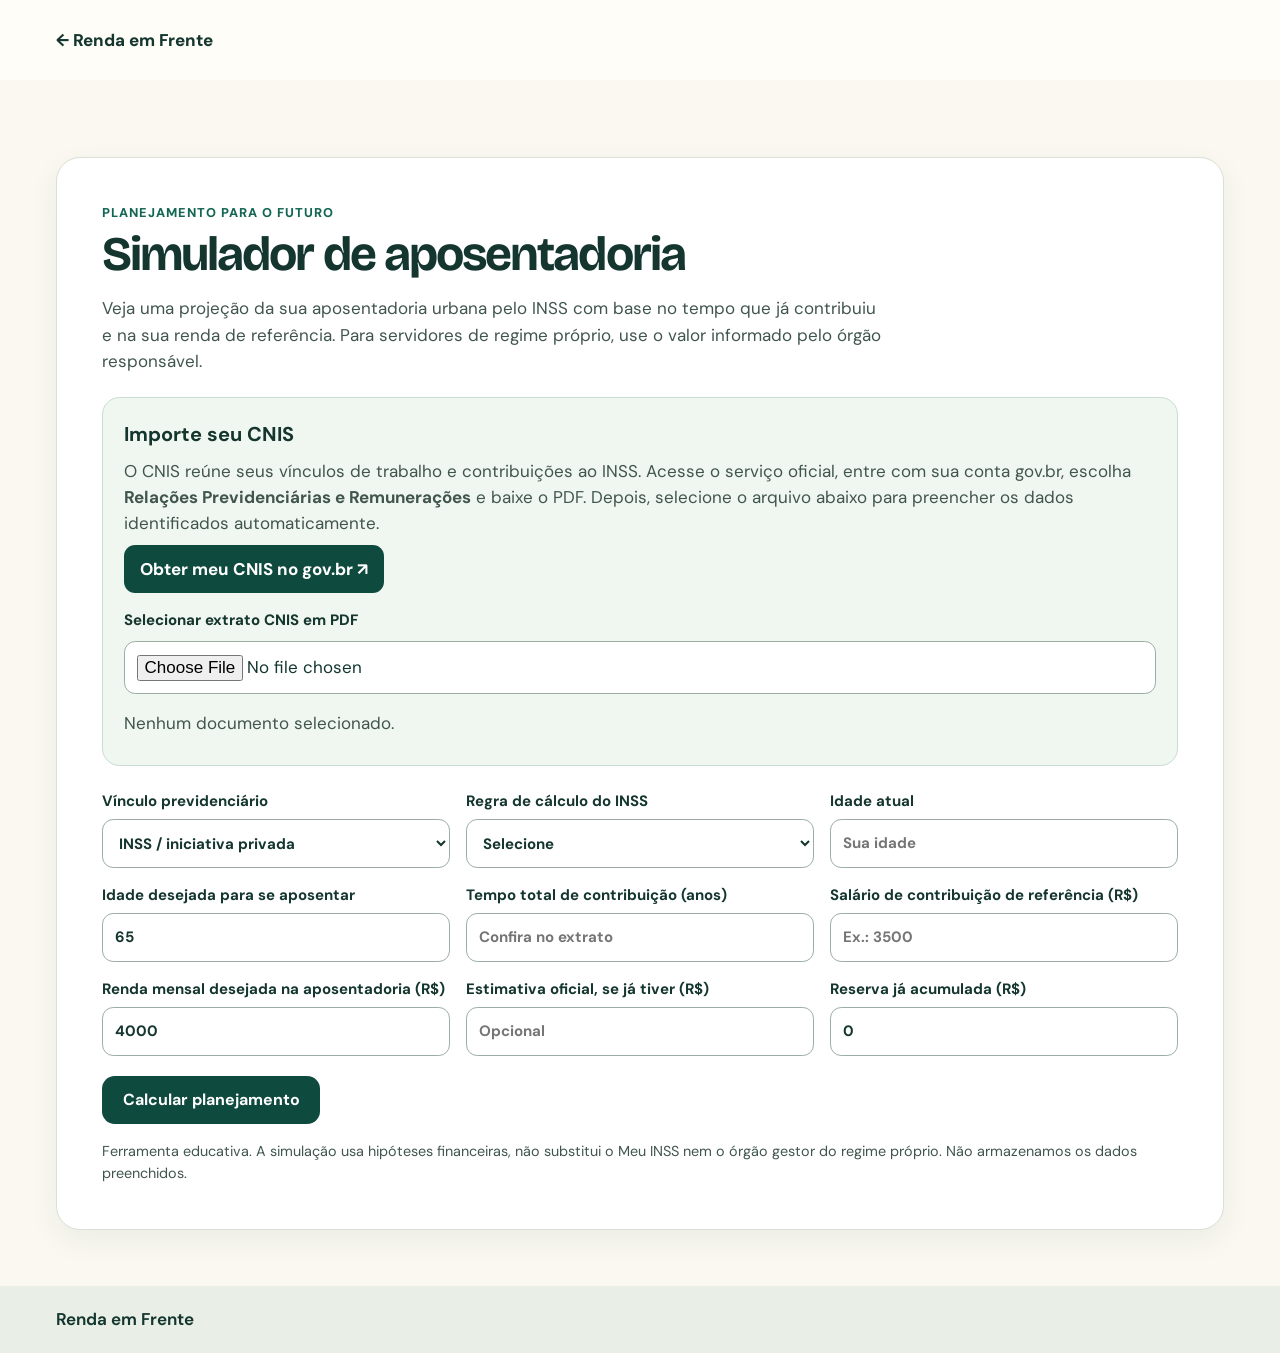
==== commit 34350784: "Preenche e recolhe campos reconhecidos no CNIS automaticamente" ====
--- a/aposentadoria.html
+++ b/aposentadoria.html
@@ -66,19 +66,19 @@
 @media(min-width:52.01rem){.cards{grid-template-columns:repeat(4,minmax(0,1fr))}.card h2{font-size:clamp(1.25rem,2vw,1.75rem)}}
 .cnis-import{background:#f0f6f0;border:1px solid #c9ddd0;border-radius:1.1rem;padding:1.3rem;margin:0 0 1.5rem}.cnis-import h3{margin:0 0 .5rem;font-size:1.25rem}.cnis-import p{margin:.5rem 0;color:var(--muted)}.cnis-import input{margin:.5rem 0}.cnis-import label{font-weight:750;display:block;margin-top:1rem}.cnis-import button{margin-top:.7rem}#cnis-details{white-space:pre-line;font-weight:650;margin-top:.8rem}
 .cnis-link{display:inline-block;background:#0e4a3d;color:#fff;padding:.7rem 1rem;border-radius:.7rem;font-weight:750;text-decoration:none}.cnis-link:hover{background:#176957}
-[hidden]{display:none!important}</style></head><body><header><div class="bar wrap"><a href="index.html" style="font-weight:800;text-decoration:none">← Renda em Frente</a></div></header><main><section class="retirement wrap" id="simulador-aposentadoria" aria-labelledby="retirement-title">
+#cnis-review{margin:0 0 1rem;padding:1rem;background:#f0f6f0;border-radius:1rem}#cnis-review summary{cursor:pointer;font-weight:700}#cnis-details{white-space:pre-line}[hidden]{display:none!important}</style></head><body><header><div class="bar wrap"><a href="index.html" style="font-weight:800;text-decoration:none">← Renda em Frente</a></div></header><main><section class="retirement wrap" id="simulador-aposentadoria" aria-labelledby="retirement-title">
 <p class="eyebrow">Planejamento para o futuro</p>
 <h2 id="retirement-title">Simulador de aposentadoria</h2>
 <p class="lead">Veja uma projeção da sua aposentadoria urbana pelo INSS com base no tempo que já contribuiu e na sua renda de referência. Para servidores de regime próprio, use o valor informado pelo órgão responsável.</p>
-<div class="cnis-import"><h3>Importe seu CNIS</h3><p>O CNIS reúne seus vínculos de trabalho e contribuições ao INSS. Acesse o serviço oficial, entre com sua conta gov.br, escolha <strong>Relações Previdenciárias e Remunerações</strong> e baixe o PDF. Depois, selecione o arquivo abaixo para preencher os dados identificados automaticamente.</p><p><a class="cnis-link" href="https://www.gov.br/pt-br/servicos/emitir-extrato-de-contribuicao-cnis" target="_blank" rel="noopener noreferrer">Obter meu CNIS no gov.br ↗</a></p><label for="cnis-file">Selecionar extrato CNIS em PDF</label><input id="cnis-file" type="file" accept=".pdf,application/pdf" aria-describedby="cnis-status"><p id="cnis-status" role="status" aria-live="polite">Nenhum documento selecionado.</p><div id="cnis-review" hidden><p><strong>Confira os dados extraídos antes de calcular.</strong> O CNIS pode conter vínculos simultâneos, lacunas, indicadores e contribuições pendentes de validação.</p><div id="cnis-details"></div><button type="button" id="cnis-apply">Usar dados identificados</button></div></div>
+<div class="cnis-import"><h3>Importe seu CNIS</h3><p>O CNIS reúne seus vínculos de trabalho e contribuições ao INSS. Acesse o serviço oficial, entre com sua conta gov.br, escolha <strong>Relações Previdenciárias e Remunerações</strong> e baixe o PDF. Depois, selecione o arquivo abaixo para preencher os dados identificados automaticamente.</p><p><a class="cnis-link" href="https://www.gov.br/pt-br/servicos/emitir-extrato-de-contribuicao-cnis" target="_blank" rel="noopener noreferrer">Obter meu CNIS no gov.br ↗</a></p><label for="cnis-file">Selecionar extrato CNIS em PDF</label><input id="cnis-file" type="file" accept=".pdf,application/pdf" aria-describedby="cnis-status"><p id="cnis-status" role="status" aria-live="polite">Nenhum documento selecionado.</p></div>
 <form id="retirement-form">
+<details id="cnis-review" hidden><summary>Revisar ou corrigir dados do CNIS</summary><p id="cnis-details"></p><div class="retirement-grid" id="imported-fields"></div></details>
 <div class="retirement-grid">
 <label>Vínculo previdenciário<select name="regime" required><option value="inss">INSS / iniciativa privada</option><option value="federal">Servidor público federal</option><option value="mg">Servidor público estadual de Minas Gerais</option></select></label>
 <label id="regra-inss">Regra de cálculo do INSS<select name="sexo"><option value="">Selecione</option><option value="mulher">Mulher</option><option value="homem">Homem</option></select></label>
 <label id="filiacao-inss">Primeira contribuição ao INSS<select name="filiacao"><option value="">Não sei</option><option value="antes">Antes de 13/11/2019</option><option value="depois">A partir de 13/11/2019</option></select></label>
 <label>Idade atual<input name="idade" type="number" min="18" max="100" placeholder="Sua idade" required></label>
 <label>Idade desejada para se aposentar<input name="idadeAlvo" type="number" min="19" max="100" value="65" required></label>
-<label>Ano de ingresso no vínculo atual<input name="ingresso" type="number" min="1950" max="2026" placeholder="Opcional"></label>
 <label>Tempo total de contribuição (anos)<input name="tempo" type="number" min="0" max="70" step=".1" placeholder="Confira no extrato" required></label>
 <label>Salário de contribuição de referência (R$)<input name="salario" type="number" min="0" step=".01" placeholder="Ex.: 3500"></label>
 <label>Renda mensal desejada na aposentadoria (R$)<input name="renda" type="number" min="1" step=".01" value="4000" required></label>
@@ -88,18 +88,33 @@
 <button type="submit">Calcular planejamento</button>
 </form>
 <div class="retirement-output" id="retirement-result" role="status" aria-live="polite" hidden></div>
-<p class="retirement-note">Ferramenta educativa. O ingresso e o regime ajudam a contextualizar as regras, mas não permitem determinar, sozinhos, o direito ou o valor de aposentadoria. A simulação usa hipóteses financeiras, não substitui o Meu INSS nem o órgão gestor do regime próprio. Não armazenamos os dados preenchidos.</p>
+<p class="retirement-note">Ferramenta educativa. A simulação usa hipóteses financeiras, não substitui o Meu INSS nem o órgão gestor do regime próprio. Não armazenamos os dados preenchidos.</p>
 </section>
 </main><footer><div class="wrap">Renda em Frente</div></footer><script>
 // O documento é interpretado localmente. Dados ambíguos nunca são preenchidos automaticamente.
 const cnisFile=document.getElementById('cnis-file'),cnisStatus=document.getElementById('cnis-status'),cnisReview=document.getElementById('cnis-review'),cnisDetails=document.getElementById('cnis-details');
-let cnisCandidate=null;
+const importedFields=document.getElementById('imported-fields');
+const resultPanel=document.getElementById('retirement-result');
+function applyReadField(field,value){
+ const label=field.closest('label');
+ const marker=document.createComment(field.name);
+ label.before(marker);
+ camposImportados.set(field,marker);
+ field.value=String(value);
+ importedFields.append(label);
+}
 let leitura=0;
 const camposImportados=new Map();
 cnisFile.addEventListener('change',async()=>{
- for(const [field,value] of camposImportados){if(field.value===value)field.value='';}
+ for(const [field,marker] of camposImportados){
+  marker.replaceWith(field.closest('label'));
+  field.value='';
+ }
+ resultPanel.hidden=true;
+ cnisReview.open=false;
+ updateRuleField();
  camposImportados.clear();
- const versao=++leitura;cnisCandidate=null;cnisReview.hidden=true;const file=cnisFile.files[0];if(!file){cnisStatus.textContent='Nenhum documento selecionado.';return;}
+ const versao=++leitura;cnisReview.hidden=true;const file=cnisFile.files[0];if(!file){cnisStatus.textContent='Nenhum documento selecionado.';return;}
  if(file.size>12*1024*1024||!(/\.pdf$/i.test(file.name))){cnisStatus.textContent='Escolha um PDF de até 12 MB.';return;}
  cnisStatus.textContent='Lendo PDF localmente...';
  try{
@@ -137,50 +152,58 @@
   // Reconhece colunas de competência e remuneração. Ignora tabelas com outras bases.
   const months=new Map();
   let remunerationTable=false;
-  let ambiguous=false;
+  const ambiguous=new Set();
+  let paymentTable=false;
   for(const line of lines){
    if(/competência/i.test(line)){
+    paymentTable=/competência\s+data\s+(?:de\s+)?(?:pagamento|pgto\.?)\s+(?:valor\s+da\s+)?contribuição\s+sal[aá]rio\s+(?:de\s+)?contribuição/i.test(line);
     remunerationTable=/remuneraç[ãa]o/i.test(line) && !/sal[aá]rio de contribui|valor da contribui/i.test(line);
     continue;
    }
-   if(/relações previdenciárias|origem do vínculo|benefício|recolhimentos|indicadores:|legenda de/i.test(line)) remunerationTable=false;
-   if(!remunerationTable) continue;
-   for(const m of line.matchAll(/(?:^|\s)(0[1-9]|1[0-2])\/(\d{4})\s+(?:R\$\s*)?((?:\d{1,3}(?:\.\d{3})+|\d+),\d{2})(?=\s|$)/g)){
+   if(/relações previdenciárias|origem do vínculo|benefício|recolhimentos|indicadores:|legenda de/i.test(line)) remunerationTable=paymentTable=false;
+   if(!remunerationTable&&!paymentTable) continue;
+   const pattern=paymentTable?/(?:^|\s)(0[1-9]|1[0-2])\/(\d{4})\s+\d{2}\/\d{2}\/\d{4}\s+(?:R\$\s*)?[\d.]+,\d{2}\s+(?:R\$\s*)?([\d.]+,\d{2})(?=\s|$)/g:/(?:^|\s)(0[1-9]|1[0-2])\/(\d{4})\s+(?:R\$\s*)?((?:\d{1,3}(?:\.\d{3})+|\d+),\d{2})(?=\s|$)/g;
+   for(const m of line.matchAll(pattern)){
     const year=Number(m[2]),month=Number(m[1]);
     if(year<1900 || new Date(year,month-1,1)>today) continue;
     const key=year*12+month-1;
     const amount=Number(m[3].replaceAll('.','').replace(',','.'));
     if(!amount)continue;
-    if(months.has(key)) ambiguous=true;
+    if(months.has(key)) ambiguous.add(key);
     months.set(key,amount);
    }
   }
   const latest=months.size?Math.max(...months.keys()):null;
   const recent=latest!==null && today.getFullYear()*12+today.getMonth()-latest<=12;
-  const salary=recent&&!ambiguous?months.get(latest):null;
+  const salary=latest!==null&&latest>=1994*12+6&&!ambiguous.has(latest)?months.get(latest):null;
   const duration=months.size?months.size/12:(merged.length?years:null);
-  cnisCandidate={age,years:duration,salary};
-  const msgs=[];
-  if(age!==null&&age>=18&&age<=100)msgs.push('Idade identificada: '+age+' anos.');
-  if(months.size)msgs.push('Meses distintos com remuneração identificada: '+months.size+'. Isso pode ser só parte do CNIS. Confira lacunas, vínculos e indicadores.');
-  else if(merged.length)msgs.push('Duração aproximada dos períodos legíveis: '+Math.round(days)+' dias. Confira se correspondem a todo o seu histórico.');
-  if(salary!==null)msgs.push('Última remuneração legível ('+String(latest%12+1).padStart(2,'0')+'/'+Math.floor(latest/12)+'): '+salary.toLocaleString('pt-BR',{style:'currency',currency:'BRL'})+'. Confira se representa sua renda de contribuição.');
-  else msgs.push('Preencha o salário de contribuição de referência. Não foi identificada uma remuneração recente e inequívoca.');
-  if(duration===null)msgs.push('O tempo total precisa ser preenchido manualmente.');
-  msgs.push('Somente os dados identificados serão aplicados. Revise antes de calcular.');
-  cnisDetails.textContent=msgs.join('\n');cnisReview.hidden=false;cnisStatus.textContent='Leitura concluída. Revise as informações antes de aplicá-las.';
+  const form=document.getElementById('retirement-form');
+  const msgs=[],names=[];
+  const apply=(name,value,title)=>{
+   applyReadField(form.elements[name],value);
+   names.push(title);
+  };
+  if(age!==null&&age>=18&&age<=100)apply('idade',age,'idade');
+  const sexValues=new Set([...raw.matchAll(/\bsexo\s*:?\s*(masculino|feminino|M|F)\b/gi)].map(m=>/^m/i.test(m[1])?'homem':'mulher'));
+  if(sexValues.size===1)apply('sexo',[...sexValues][0],'regra de cálculo');
+  const filiation=raw.match(/\bdata\s+(?:da\s+primeira\s+|de\s+|da\s+)filia[çc][ãa]o\s+ao\s+(?:RGPS|INSS)\s*:?\s*(\d{2}\/\d{2}\/\d{4})/i);
+  const firstDate=filiation?toDate(filiation[1]):null;
+  if(firstDate && firstDate<=today)apply('filiacao',firstDate<new Date(2019,10,13)?'antes':'depois','primeira filiação');
+  if(duration!==null&&duration<=70){
+   apply('tempo',duration.toFixed(1),'tempo identificado');
+   msgs.push(months.size?'Meses distintos com remuneração ou salário de contribuição: '+months.size+'.':'Duração dos períodos legíveis: '+days+' dias.');
+   msgs.push('Confira se os períodos lidos cobrem todo o histórico.');
+  }
+  if(salary!==null){
+   apply('salario',salary.toFixed(2),'salário de referência');
+   msgs.push('Base de '+String(latest%12+1).padStart(2,'0')+'/'+Math.floor(latest/12)+': '+salary.toLocaleString('pt-BR',{style:'currency',currency:'BRL'})+'.');
+   if(!recent)msgs.push('A base é antiga e está em valor nominal. Ajuste o salário de referência se sua renda atual mudou.');
+  }
+  updateRuleField();
+  cnisDetails.textContent=msgs.join('\n');
+  cnisReview.hidden=!names.length;
+  cnisStatus.textContent=names.length?'Preenchido pelo CNIS: '+names.join(', ')+'.'+(salary!==null&&!recent?' A remuneração é antiga. Confira o valor antes de calcular.':''):'Nenhum campo identificado com segurança. Preencha os dados abaixo.';
  }catch(e){if(versao!==leitura)return;cnisStatus.textContent='Não foi possível ler o documento: '+e.message+' Use um PDF com texto selecionável ou preencha manualmente.';}
-});
-document.getElementById('cnis-apply').addEventListener('click',()=>{
- if(!cnisCandidate)return;
- const form=document.getElementById('retirement-form');
- const aplicar=(field,value)=>{field.value=value;camposImportados.set(field,String(value));};
- if(cnisCandidate.age!==null&&cnisCandidate.age>=18&&cnisCandidate.age<=100)aplicar(form.elements.idade,cnisCandidate.age);
- if(cnisCandidate.salary!=null)aplicar(form.elements.salario,cnisCandidate.salary.toFixed(2));
- if(cnisCandidate.years!==null)aplicar(form.elements.tempo,cnisCandidate.years.toFixed(1));
- // Ano de ingresso no vínculo atual não equivale ao primeiro vínculo do CNIS.
- cnisStatus.textContent='Dados identificados aplicados. Confira os campos e complete os que faltam.';
- form.scrollIntoView({behavior:'smooth',block:'start'});
 });
 const retirementForm=document.getElementById('retirement-form');
 const ruleField=document.getElementById('regra-inss');
